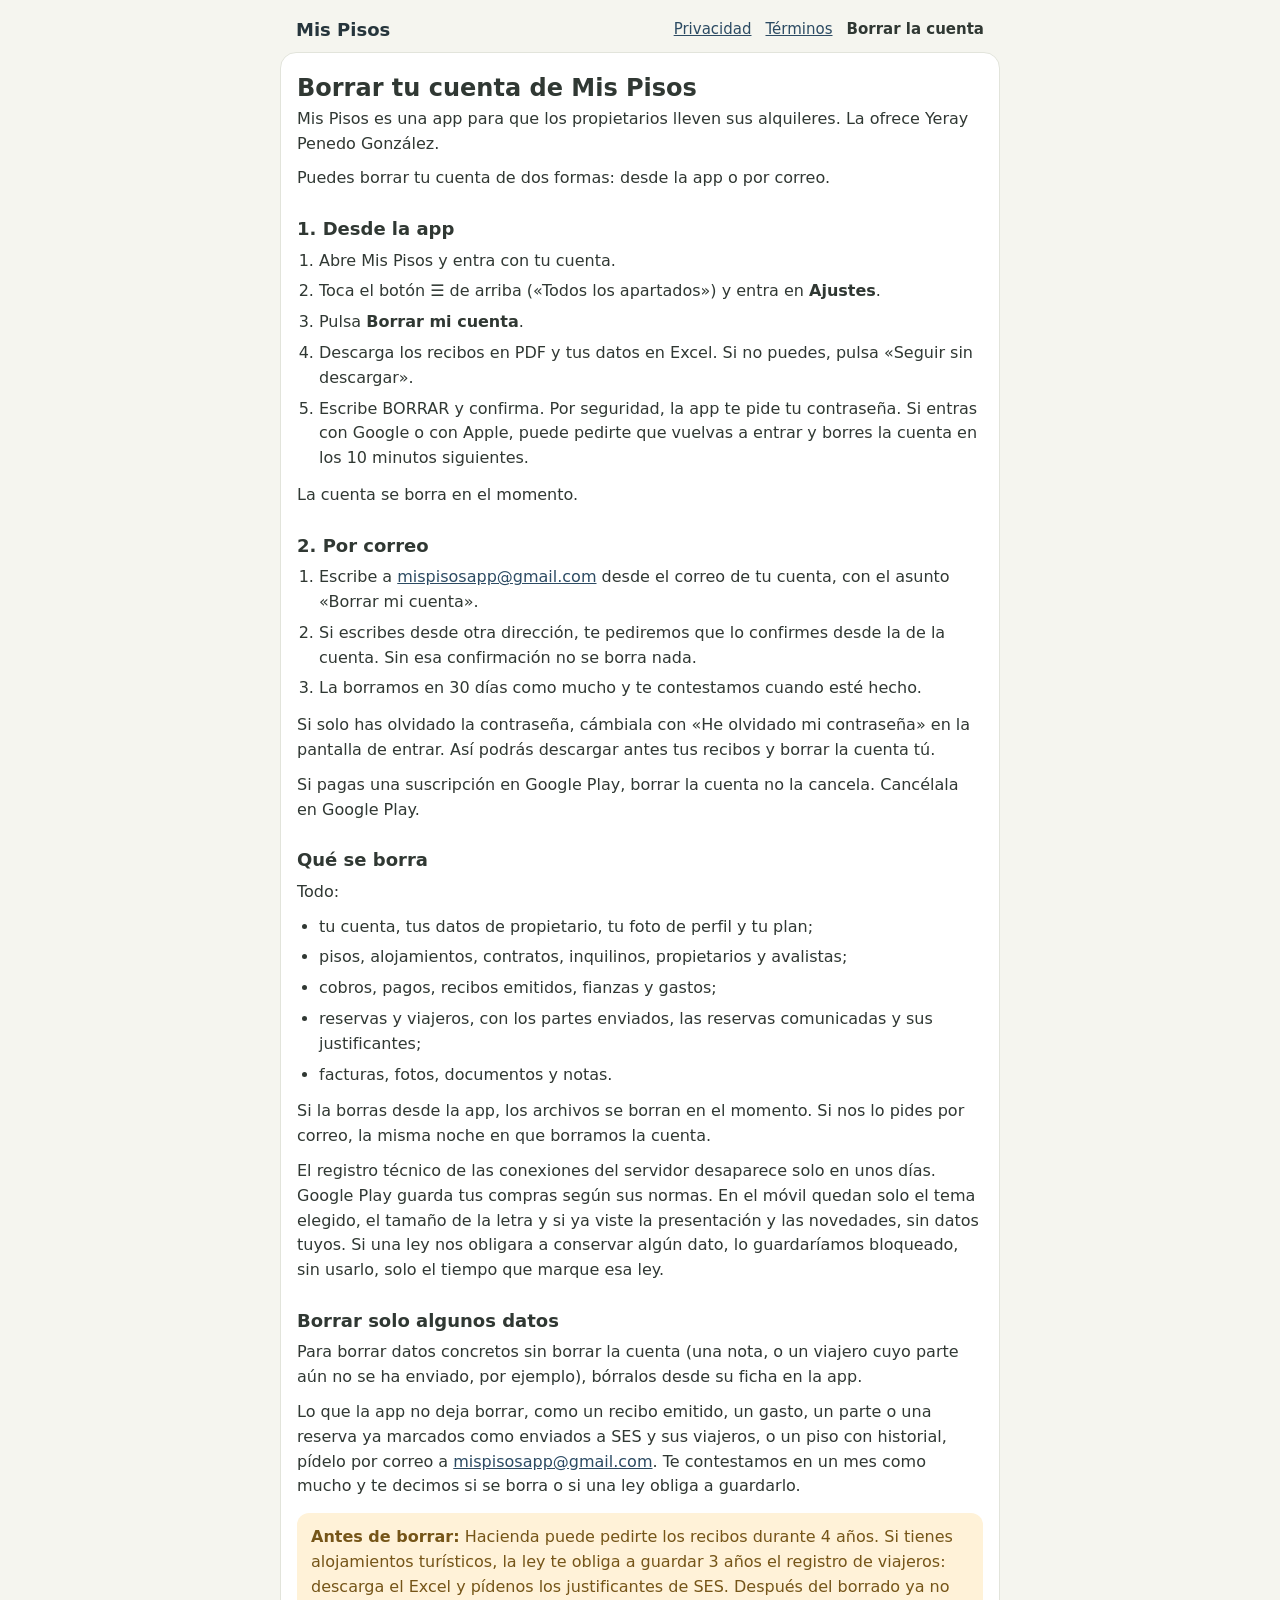
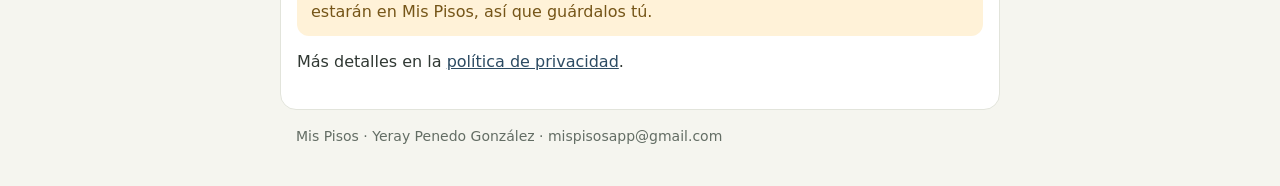
==== borrar-cuenta.html @ 8b12b919 "Add files via upload" ====
<!doctype html>
<html lang="es">
<head>
<meta charset="utf-8">
<meta name="viewport" content="width=device-width, initial-scale=1">
<meta name="description" content="Cómo borrar tu cuenta de Mis Pisos y qué datos se borran.">
<meta name="referrer" content="no-referrer">
<title>Borrar la cuenta · Mis Pisos</title>
<link rel="stylesheet" href="estilos.css">
</head>
<body>
<header>
  <a class="marca" href="privacidad.html">Mis Pisos</a>
  <nav aria-label="Textos legales">
    <a href="privacidad.html">Privacidad</a>
    <a href="terminos.html">Términos</a>
    <a href="borrar-cuenta.html" aria-current="page">Borrar la cuenta</a>
  </nav>
</header>
<main>
  <h1>Borrar tu cuenta de Mis Pisos</h1>
  <p>Mis Pisos es una app para que los propietarios lleven sus alquileres. La ofrece Yeray Penedo González.</p>
  <p>Puedes borrar tu cuenta de dos formas: desde la app o por correo.</p>

  <h2>1. Desde la app</h2>
  <ol>
    <li>Abre Mis Pisos y entra con tu cuenta.</li>
    <li>Toca el botón ☰ de arriba («Todos los apartados») y entra en <strong>Ajustes</strong>.</li>
    <li>Pulsa <strong>Borrar mi cuenta</strong>.</li>
    <li>Descarga los recibos en PDF y tus datos en Excel. Si no puedes, pulsa «Seguir sin descargar».</li>
    <li>Escribe BORRAR y confirma. Por seguridad, la app te pide tu contraseña. Si entras con Google o con Apple, puede pedirte que vuelvas a entrar y borres la cuenta en los 10 minutos siguientes.</li>
  </ol>
  <p>La cuenta se borra en el momento.</p>

  <h2>2. Por correo</h2>
  <ol>
    <li>Escribe a <a href="mailto:mispisosapp@gmail.com?subject=Borrar%20mi%20cuenta">mispisosapp@gmail.com</a> desde el correo de tu cuenta, con el asunto «Borrar mi cuenta».</li>
    <li>Si escribes desde otra dirección, te pediremos que lo confirmes desde la de la cuenta. Sin esa confirmación no se borra nada.</li>
    <li>La borramos en 30 días como mucho y te contestamos cuando esté hecho.</li>
  </ol>
  <p>Si solo has olvidado la contraseña, cámbiala con «He olvidado mi contraseña» en la pantalla de entrar. Así podrás descargar antes tus recibos y borrar la cuenta tú.</p>
  <p>Si pagas una suscripción en Google Play, borrar la cuenta no la cancela. Cancélala en Google Play.</p>

  <h2>Qué se borra</h2>
  <p>Todo:</p>
  <ul>
    <li>tu cuenta, tus datos de propietario, tu foto de perfil y tu plan;</li>
    <li>pisos, alojamientos, contratos, inquilinos, propietarios y avalistas;</li>
    <li>cobros, pagos, recibos emitidos, fianzas y gastos;</li>
    <li>reservas y viajeros, con los partes enviados, las reservas comunicadas y sus justificantes;</li>
    <li>facturas, fotos, documentos y notas.</li>
  </ul>
  <p>Si la borras desde la app, los archivos se borran en el momento. Si nos lo pides por correo, la misma noche en que borramos la cuenta.</p>
  <p>El registro técnico de las conexiones del servidor desaparece solo en unos días. Google Play guarda tus compras según sus normas. En el móvil quedan solo el tema elegido, el tamaño de la letra y si ya viste la presentación y las novedades, sin datos tuyos. Si una ley nos obligara a conservar algún dato, lo guardaríamos bloqueado, sin usarlo, solo el tiempo que marque esa ley.</p>

  <h2>Borrar solo algunos datos</h2>
  <p>Para borrar datos concretos sin borrar la cuenta (una nota, o un viajero cuyo parte aún no se ha enviado, por ejemplo), bórralos desde su ficha en la app.</p>
  <p>Lo que la app no deja borrar, como un recibo emitido, un gasto, un parte o una reserva ya marcados como enviados a SES y sus viajeros, o un piso con historial, pídelo por correo a <a href="mailto:mispisosapp@gmail.com">mispisosapp@gmail.com</a>. Te contestamos en un mes como mucho y te decimos si se borra o si una ley obliga a guardarlo.</p>

  <div class="aviso">
    <p><strong>Antes de borrar:</strong> Hacienda puede pedirte los recibos durante 4 años. Si tienes alojamientos turísticos, la ley te obliga a guardar 3 años el registro de viajeros: descarga el Excel y pídenos los justificantes de SES. Después del borrado ya no estarán en Mis Pisos, así que guárdalos tú.</p>
  </div>

  <p>Más detalles en la <a href="privacidad.html">política de privacidad</a>.</p>
</main>
<footer>
  <p>Mis Pisos · Yeray Penedo González · mispisosapp@gmail.com</p>
</footer>
</body>
</html>
---- estilos.css ----
/* Páginas legales de Mis Pisos: privacidad, términos y borrar la cuenta.
   Sin nada de fuera: ni letras, ni imágenes, ni guiones. */

:root {
  color-scheme: light dark;
  --fondo: #f5f5ef;
  --tarjeta: #ffffff;
  --texto: #303833;
  --suave: #636d64;
  --borde: #e2e4db;
  --marca: #26353c;
  --enlace: #2c4b63;
  --aviso-fondo: #fff2d8;
  --aviso-texto: #755518;
}

@media (prefers-color-scheme: dark) {
  :root {
    --fondo: #121614;
    --tarjeta: #1b201e;
    --texto: #e3e6e2;
    --suave: #a9b0aa;
    --borde: #2e3532;
    --marca: #b7cdd4;
    --enlace: #9ec3e0;
    --aviso-fondo: #3a2e14;
    --aviso-texto: #e8c27a;
  }
}

* { box-sizing: border-box; }

html { -webkit-text-size-adjust: 100%; text-size-adjust: 100%; }

body {
  margin: 0;
  background: var(--fondo);
  color: var(--texto);
  font: 16px/1.55 system-ui, -apple-system, "Segoe UI", Roboto, sans-serif;
  overflow-wrap: break-word;
}

header, main, footer {
  max-width: 720px;
  margin: 0 auto;
  padding-left: 16px;
  padding-right: 16px;
}

header {
  display: flex;
  flex-wrap: wrap;
  align-items: center;
  justify-content: space-between;
  gap: 8px 16px;
  padding-top: 16px;
  padding-bottom: 8px;
}

.marca {
  font-weight: 700;
  font-size: 18px;
  color: var(--marca);
  text-decoration: none;
}

nav { display: flex; flex-wrap: wrap; gap: 4px 14px; font-size: 15px; }

nav a { color: var(--enlace); }

nav a[aria-current="page"] {
  color: var(--texto);
  font-weight: 600;
  text-decoration: none;
}

main {
  background: var(--tarjeta);
  border: 1px solid var(--borde);
  border-radius: 16px;
  padding-top: 20px;
  padding-bottom: 24px;
}

@media (max-width: 760px) {
  main { border-radius: 0; border-left: 0; border-right: 0; }
}

h1 {
  font-size: 24px;
  line-height: 1.25;
  margin: 0 0 4px;
  text-wrap: balance;
}

h2 {
  font-size: 18px;
  line-height: 1.3;
  margin: 26px 0 8px;
  text-wrap: balance;
}

p { margin: 0 0 10px; }

ul, ol { margin: 0 0 12px; padding-left: 22px; }

li { margin-bottom: 6px; }

a { color: var(--enlace); }

a:focus-visible {
  outline: 2px solid var(--enlace);
  outline-offset: 2px;
  border-radius: 2px;
}

.version { color: var(--suave); font-size: 14px; margin-bottom: 18px; }

.aviso {
  background: var(--aviso-fondo);
  color: var(--aviso-texto);
  border-radius: 12px;
  padding: 12px 14px;
  margin: 14px 0;
}

.aviso p:last-child { margin-bottom: 0; }

footer {
  color: var(--suave);
  font-size: 14px;
  padding-top: 16px;
  padding-bottom: 32px;
}

footer p { margin: 0 0 6px; }

@media print {
  :root {
    --fondo: #ffffff;
    --tarjeta: #ffffff;
    --texto: #000000;
    --suave: #333333;
    --enlace: #000000;
  }
  header nav { display: none; }
  main { border: 0; padding: 0; }
}
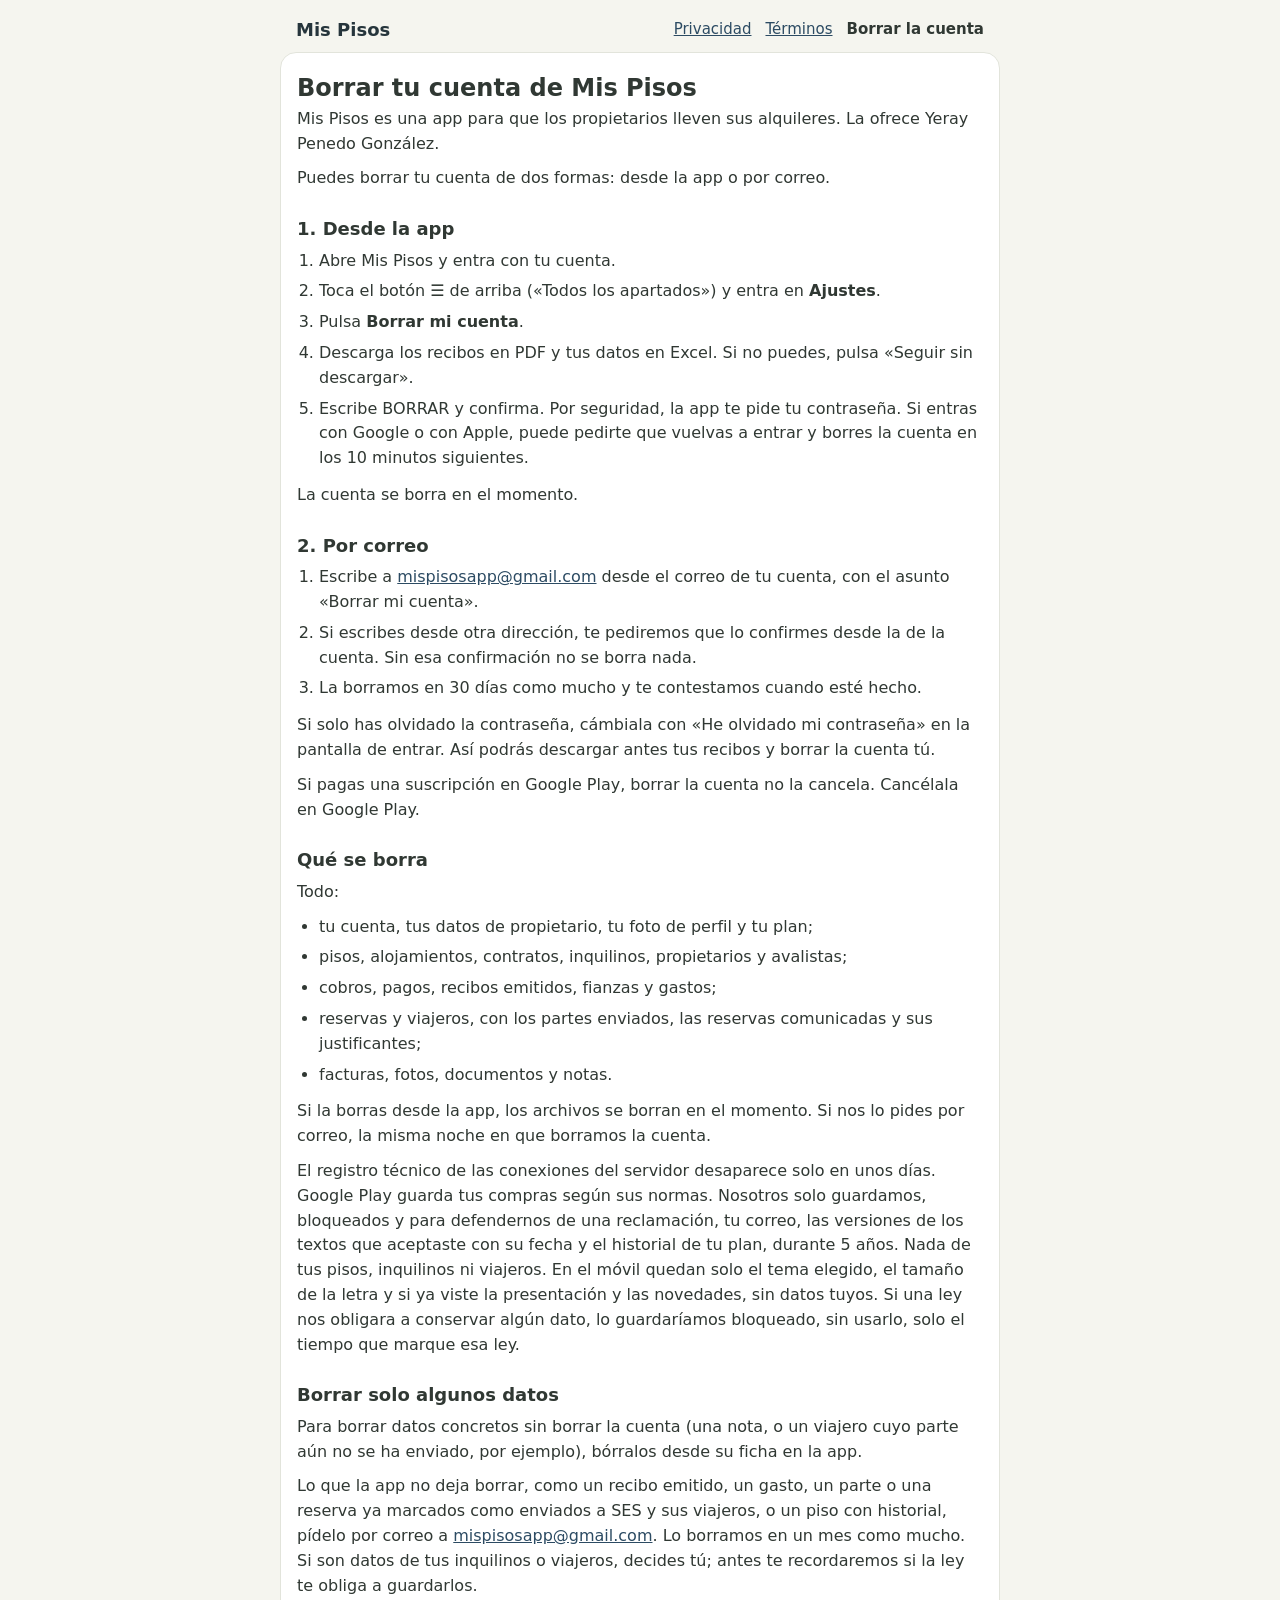
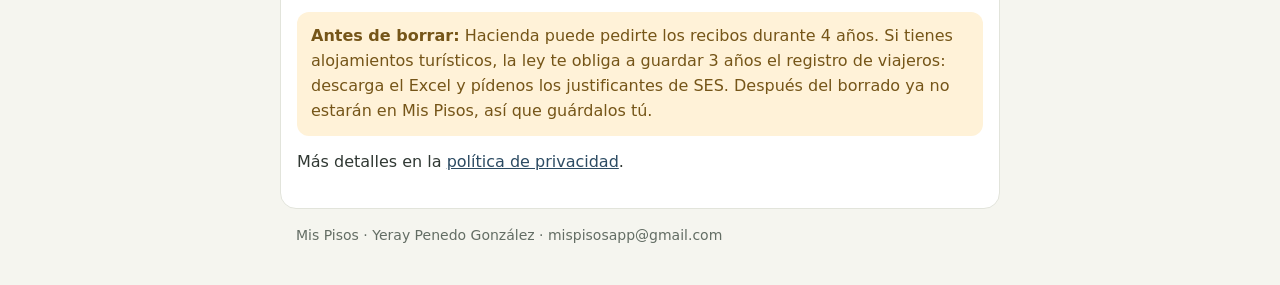
==== commit 4fe7924b: "Add files via upload" ====
--- a/borrar-cuenta.html
+++ b/borrar-cuenta.html
@@ -51,11 +51,11 @@
     <li>facturas, fotos, documentos y notas.</li>
   </ul>
   <p>Si la borras desde la app, los archivos se borran en el momento. Si nos lo pides por correo, la misma noche en que borramos la cuenta.</p>
-  <p>El registro técnico de las conexiones del servidor desaparece solo en unos días. Google Play guarda tus compras según sus normas. En el móvil quedan solo el tema elegido, el tamaño de la letra y si ya viste la presentación y las novedades, sin datos tuyos. Si una ley nos obligara a conservar algún dato, lo guardaríamos bloqueado, sin usarlo, solo el tiempo que marque esa ley.</p>
+  <p>El registro técnico de las conexiones del servidor desaparece solo en unos días. Google Play guarda tus compras según sus normas. Nosotros solo guardamos, bloqueados y para defendernos de una reclamación, tu correo, las versiones de los textos que aceptaste con su fecha y el historial de tu plan, durante 5 años. Nada de tus pisos, inquilinos ni viajeros. En el móvil quedan solo el tema elegido, el tamaño de la letra y si ya viste la presentación y las novedades, sin datos tuyos. Si una ley nos obligara a conservar algún dato, lo guardaríamos bloqueado, sin usarlo, solo el tiempo que marque esa ley.</p>
 
   <h2>Borrar solo algunos datos</h2>
   <p>Para borrar datos concretos sin borrar la cuenta (una nota, o un viajero cuyo parte aún no se ha enviado, por ejemplo), bórralos desde su ficha en la app.</p>
-  <p>Lo que la app no deja borrar, como un recibo emitido, un gasto, un parte o una reserva ya marcados como enviados a SES y sus viajeros, o un piso con historial, pídelo por correo a <a href="mailto:mispisosapp@gmail.com">mispisosapp@gmail.com</a>. Te contestamos en un mes como mucho y te decimos si se borra o si una ley obliga a guardarlo.</p>
+  <p>Lo que la app no deja borrar, como un recibo emitido, un gasto, un parte o una reserva ya marcados como enviados a SES y sus viajeros, o un piso con historial, pídelo por correo a <a href="mailto:mispisosapp@gmail.com">mispisosapp@gmail.com</a>. Lo borramos en un mes como mucho. Si son datos de tus inquilinos o viajeros, decides tú; antes te recordaremos si la ley te obliga a guardarlos.</p>
 
   <div class="aviso">
     <p><strong>Antes de borrar:</strong> Hacienda puede pedirte los recibos durante 4 años. Si tienes alojamientos turísticos, la ley te obliga a guardar 3 años el registro de viajeros: descarga el Excel y pídenos los justificantes de SES. Después del borrado ya no estarán en Mis Pisos, así que guárdalos tú.</p>
